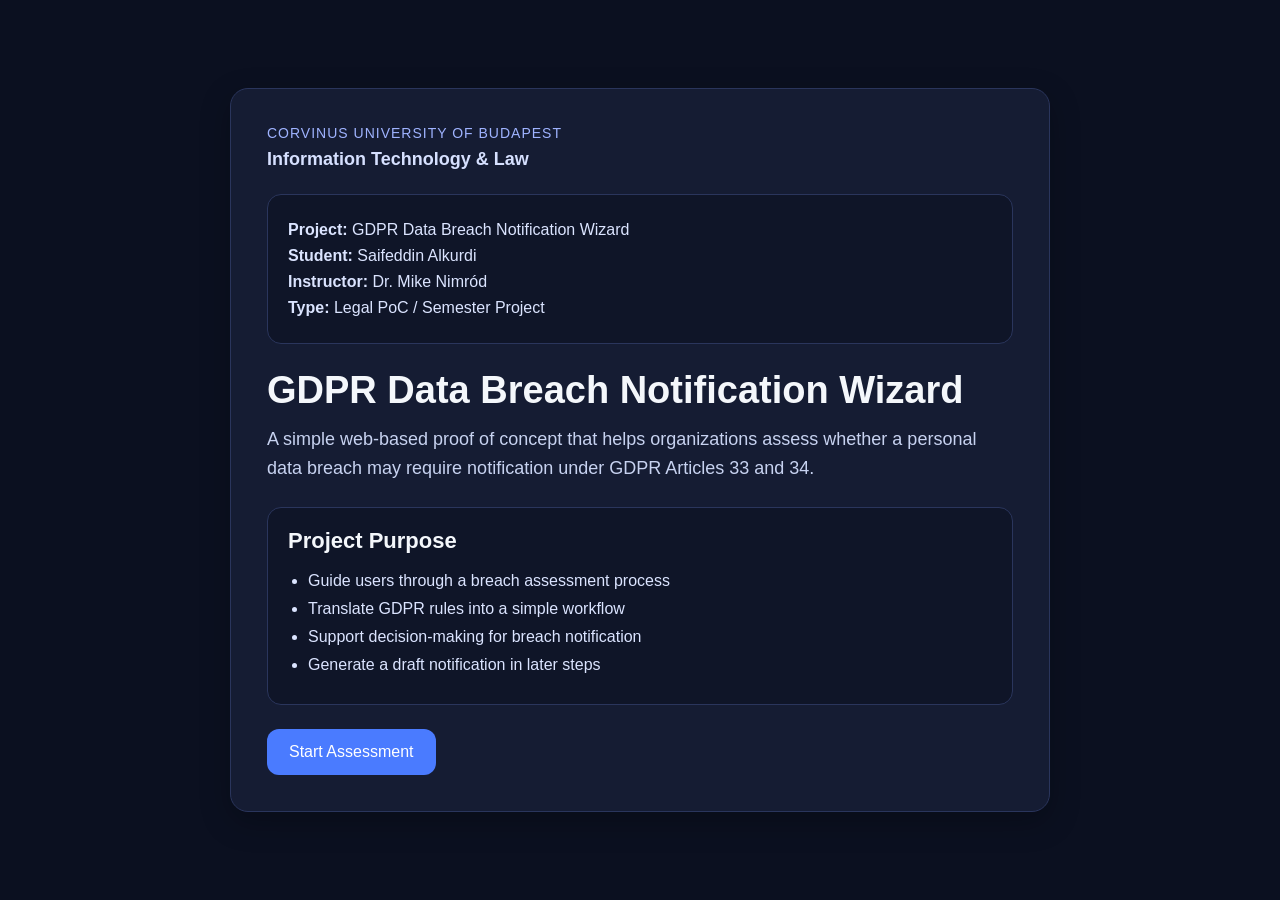
==== index.html @ dd3c2fc8 "Added separate authority and user notifications" ====
<!DOCTYPE html>
<html lang="en">
<head>
  <meta charset="UTF-8" />
  <meta name="viewport" content="width=device-width, initial-scale=1.0" />
  <title>GDPR Data Breach Notification Wizard</title>
  <link rel="stylesheet" href="style.css" />
</head>
<body>
  <div class="container">
    <div class="card">
      <p class="institution">Corvinus University of Budapest</p>
      <p class="course">Information Technology & Law</p>

      <div class="project-meta">
        <p><strong>Project:</strong> GDPR Data Breach Notification Wizard</p>
        <p><strong>Student:</strong> Saifeddin Alkurdi</p>
        <p><strong>Instructor:</strong> Dr. Mike Nimród</p>
        <p><strong>Type:</strong> Legal PoC / Semester Project</p>
      </div>

      <h1>GDPR Data Breach Notification Wizard</h1>

      <p class="subtitle">
        A simple web-based proof of concept that helps organizations assess
        whether a personal data breach may require notification under GDPR
        Articles 33 and 34.
      </p>

      <div class="info-box">
        <h2>Project Purpose</h2>
        <ul>
          <li>Guide users through a breach assessment process</li>
          <li>Translate GDPR rules into a simple workflow</li>
          <li>Support decision-making for breach notification</li>
          <li>Generate a draft notification in later steps</li>
        </ul>
      </div>

        <div id="startSection">
            <button id="startBtn">Start Assessment</button>
        </div>


        <div id="questionSection" style="display: none;">
          <div id="progressContainer">
          <p id="progressText">Step 1 of 5</p>
          <div id="progressBar">
            <div id="progressFill"></div>
          </div>
        </div>
          <h2 id="questionTitle">Step 1: Personal Data</h2>
          <p id="questionText">Was personal data involved in the breach?</p>

          <div id="answerButtons">
            <button onclick="handleAnswer(true)">Yes</button>
            <button onclick="handleAnswer(false)">No</button>
          </div>
        </div>

      <div id="resultSection" style="display: none;">
        <h2>Assessment Result</h2>

        <p id="resultDecision"></p>
        <p id="resultExplanation"></p>

        <button id="authorityBtn" onclick="generateAuthorityNotification()">
          Generate Authority Notification
        </button>

        <button id="userBtn" onclick="generateUserNotification()">
          Generate User Notification
        </button>

        <div id="notificationBox" style="display: none; margin-top: 20px;">
          <h3 id="notificationTitle"></h3>
          <p id="notificationText"></p>
        </div>

        <button onclick="restart()">Start Again</button>
      </div>

    </div>
  </div>

  <script src="script.js"></script>
</body>
</html>
---- style.css ----
* {
  box-sizing: border-box;
}

body {
  margin: 0;
  font-family: Arial, sans-serif;
  background: #0b1020;
  color: #f4f7fb;
}

.container {
  min-height: 100vh;
  display: flex;
  align-items: center;
  justify-content: center;
  padding: 24px;
}

.card {
  width: 100%;
  max-width: 820px;
  background: #151c33;
  border: 1px solid #2a355c;
  border-radius: 18px;
  padding: 36px;
  box-shadow: 0 10px 30px rgba(0, 0, 0, 0.25);
}

.institution {
  margin: 0;
  color: #9fb3ff;
  font-size: 14px;
  letter-spacing: 1px;
  text-transform: uppercase;
}

.course {
  margin: 8px 0 24px;
  color: #d6e0ff;
  font-size: 18px;
  font-weight: bold;
}

.project-meta {
  background: #0f1528;
  border: 1px solid #2a355c;
  border-radius: 14px;
  padding: 18px 20px;
  margin-bottom: 24px;
}

.project-meta p {
  margin: 8px 0;
  color: #dbe4ff;
}

h1 {
  margin: 0 0 12px;
  font-size: 38px;
  line-height: 1.2;
}

.subtitle {
  margin: 0 0 24px;
  color: #c7d2f0;
  font-size: 18px;
  line-height: 1.6;
}

.info-box {
  background: #0f1528;
  border: 1px solid #2a355c;
  border-radius: 14px;
  padding: 20px;
  margin-bottom: 24px;
}

.info-box h2 {
  margin-top: 0;
  font-size: 22px;
}

.info-box ul {
  margin: 12px 0 0;
  padding-left: 20px;
  color: #dbe4ff;
}

.info-box li {
  margin-bottom: 10px;
}

button {
  background: #4a7bff;
  color: white;
  border: none;
  padding: 14px 22px;
  border-radius: 12px;
  font-size: 16px;
  cursor: pointer;
}

button:hover {
  background: #3d69dd;
}

#progressContainer {
  margin-bottom: 20px;
}

#progressText {
  margin: 0 0 8px;
  font-size: 14px;
  color: #c7d2f0;
}

#progressBar {
  width: 100%;
  height: 8px;
  background: #2a355c;
  border-radius: 10px;
  overflow: hidden;
}

#progressFill {
  height: 100%;
  width: 0%;
  background: #4a7bff;
  transition: width 0.3s ease;
}
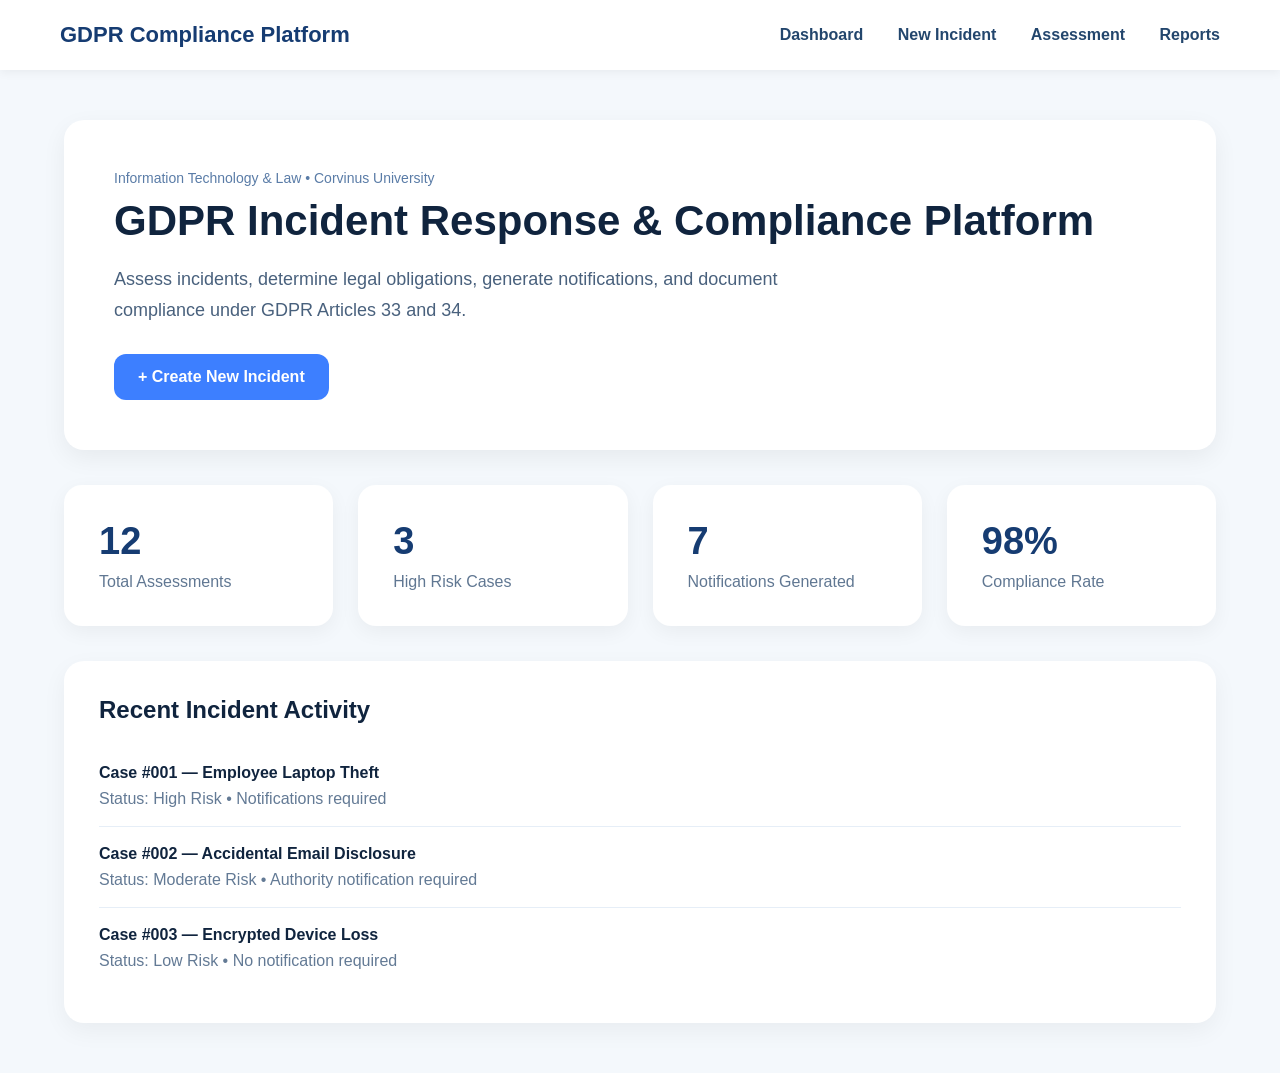
==== commit a3cce66a: "Built multi-page GDPR Incident Response platform with dashboard, incident intake, assessment module " ====
--- a/index.html
+++ b/index.html
@@ -1,88 +1,81 @@
 <!DOCTYPE html>
 <html lang="en">
 <head>
-  <meta charset="UTF-8" />
-  <meta name="viewport" content="width=device-width, initial-scale=1.0" />
-  <title>GDPR Data Breach Notification Wizard</title>
-  <link rel="stylesheet" href="style.css" />
+  <meta charset="UTF-8">
+  <meta name="viewport" content="width=device-width, initial-scale=1">
+  <title>GDPR Incident Response & Compliance Platform</title>
+  <link rel="stylesheet" href="style.css">
 </head>
 <body>
-  <div class="container">
-    <div class="card">
-      <p class="institution">Corvinus University of Budapest</p>
-      <p class="course">Information Technology & Law</p>
 
-      <div class="project-meta">
-        <p><strong>Project:</strong> GDPR Data Breach Notification Wizard</p>
-        <p><strong>Student:</strong> Saifeddin Alkurdi</p>
-        <p><strong>Instructor:</strong> Dr. Mike Nimród</p>
-        <p><strong>Type:</strong> Legal PoC / Semester Project</p>
+  <header class="navbar">
+    <div class="logo">
+      <h2>GDPR Compliance Platform</h2>
+    </div>
+
+    <nav>
+      <a href="index.html">Dashboard</a>
+      <a href="incident.html">New Incident</a>
+      <a href="assessment.html">Assessment</a>
+      <a href="report.html">Reports</a>
+    </nav>
+  </header>
+
+  <main class="dashboard">
+
+    <section class="hero">
+      <p class="tagline">Information Technology & Law • Corvinus University</p>
+      <h1>GDPR Incident Response & Compliance Platform</h1>
+      <p class="hero-text">
+        Assess incidents, determine legal obligations, generate notifications,
+        and document compliance under GDPR Articles 33 and 34.
+      </p>
+
+      <a href="incident.html" class="primary-btn">+ Create New Incident</a>
+    </section>
+
+    <section class="stats-grid">
+      <div class="card">
+        <h3>12</h3>
+        <p>Total Assessments</p>
       </div>
 
-      <h1>GDPR Data Breach Notification Wizard</h1>
-
-      <p class="subtitle">
-        A simple web-based proof of concept that helps organizations assess
-        whether a personal data breach may require notification under GDPR
-        Articles 33 and 34.
-      </p>
-
-      <div class="info-box">
-        <h2>Project Purpose</h2>
-        <ul>
-          <li>Guide users through a breach assessment process</li>
-          <li>Translate GDPR rules into a simple workflow</li>
-          <li>Support decision-making for breach notification</li>
-          <li>Generate a draft notification in later steps</li>
-        </ul>
+      <div class="card">
+        <h3>3</h3>
+        <p>High Risk Cases</p>
       </div>
 
-        <div id="startSection">
-            <button id="startBtn">Start Assessment</button>
-        </div>
-
-
-        <div id="questionSection" style="display: none;">
-          <div id="progressContainer">
-          <p id="progressText">Step 1 of 5</p>
-          <div id="progressBar">
-            <div id="progressFill"></div>
-          </div>
-        </div>
-          <h2 id="questionTitle">Step 1: Personal Data</h2>
-          <p id="questionText">Was personal data involved in the breach?</p>
-
-          <div id="answerButtons">
-            <button onclick="handleAnswer(true)">Yes</button>
-            <button onclick="handleAnswer(false)">No</button>
-          </div>
-        </div>
-
-      <div id="resultSection" style="display: none;">
-        <h2>Assessment Result</h2>
-
-        <p id="resultDecision"></p>
-        <p id="resultExplanation"></p>
-
-        <button id="authorityBtn" onclick="generateAuthorityNotification()">
-          Generate Authority Notification
-        </button>
-
-        <button id="userBtn" onclick="generateUserNotification()">
-          Generate User Notification
-        </button>
-
-        <div id="notificationBox" style="display: none; margin-top: 20px;">
-          <h3 id="notificationTitle"></h3>
-          <p id="notificationText"></p>
-        </div>
-
-        <button onclick="restart()">Start Again</button>
+      <div class="card">
+        <h3>7</h3>
+        <p>Notifications Generated</p>
       </div>
 
-    </div>
-  </div>
+      <div class="card">
+        <h3>98%</h3>
+        <p>Compliance Rate</p>
+      </div>
+    </section>
 
-  <script src="script.js"></script>
+    <section class="recent-section">
+      <h2>Recent Incident Activity</h2>
+
+      <div class="activity-card">
+        <strong>Case #001 — Employee Laptop Theft</strong>
+        <p>Status: High Risk • Notifications required</p>
+      </div>
+
+      <div class="activity-card">
+        <strong>Case #002 — Accidental Email Disclosure</strong>
+        <p>Status: Moderate Risk • Authority notification required</p>
+      </div>
+
+      <div class="activity-card">
+        <strong>Case #003 — Encrypted Device Loss</strong>
+        <p>Status: Low Risk • No notification required</p>
+      </div>
+    </section>
+
+  </main>
+
 </body>
 </html>
--- a/style.css
+++ b/style.css
@@ -1,131 +1,191 @@
-* {
-  box-sizing: border-box;
+*{
+  margin:0;
+  padding:0;
+  box-sizing:border-box;
 }
 
-body {
-  margin: 0;
+body{
   font-family: Arial, sans-serif;
-  background: #0b1020;
-  color: #f4f7fb;
+  background:#f4f8fc;
+  color:#10243e;
 }
 
-.container {
-  min-height: 100vh;
-  display: flex;
-  align-items: center;
-  justify-content: center;
-  padding: 24px;
+.navbar{
+  background:white;
+  display:flex;
+  justify-content:space-between;
+  align-items:center;
+  padding:22px 60px;
+  box-shadow:0 2px 10px rgba(0,0,0,0.06);
 }
 
-.card {
-  width: 100%;
-  max-width: 820px;
-  background: #151c33;
-  border: 1px solid #2a355c;
-  border-radius: 18px;
-  padding: 36px;
-  box-shadow: 0 10px 30px rgba(0, 0, 0, 0.25);
+.logo h2{
+  font-size:22px;
+  color:#163c72;
 }
 
-.institution {
-  margin: 0;
-  color: #9fb3ff;
-  font-size: 14px;
-  letter-spacing: 1px;
-  text-transform: uppercase;
+nav a{
+  text-decoration:none;
+  margin-left:30px;
+  color:#23466d;
+  font-weight:600;
 }
 
-.course {
-  margin: 8px 0 24px;
-  color: #d6e0ff;
-  font-size: 18px;
-  font-weight: bold;
+nav a:hover{
+  color:#3d7fff;
 }
 
-.project-meta {
-  background: #0f1528;
-  border: 1px solid #2a355c;
-  border-radius: 14px;
-  padding: 18px 20px;
-  margin-bottom: 24px;
+.dashboard{
+  width:90%;
+  max-width:1200px;
+  margin:50px auto;
 }
 
-.project-meta p {
-  margin: 8px 0;
-  color: #dbe4ff;
+.hero{
+  background:white;
+  padding:50px;
+  border-radius:20px;
+  box-shadow:0 8px 24px rgba(0,0,0,0.06);
+  margin-bottom:35px;
 }
 
-h1 {
-  margin: 0 0 12px;
-  font-size: 38px;
-  line-height: 1.2;
+.tagline{
+  color:#5a7ca7;
+  margin-bottom:10px;
+  font-size:14px;
 }
 
-.subtitle {
-  margin: 0 0 24px;
-  color: #c7d2f0;
-  font-size: 18px;
-  line-height: 1.6;
+.hero h1{
+  font-size:42px;
+  margin-bottom:18px;
+  line-height:1.2;
 }
 
-.info-box {
-  background: #0f1528;
-  border: 1px solid #2a355c;
-  border-radius: 14px;
-  padding: 20px;
-  margin-bottom: 24px;
+.hero-text{
+  font-size:18px;
+  line-height:1.7;
+  color:#49617d;
+  max-width:700px;
+  margin-bottom:28px;
 }
 
-.info-box h2 {
-  margin-top: 0;
-  font-size: 22px;
+.primary-btn{
+  display:inline-block;
+  background:#3d7fff;
+  color:white;
+  padding:14px 24px;
+  border-radius:12px;
+  text-decoration:none;
+  font-weight:bold;
 }
 
-.info-box ul {
-  margin: 12px 0 0;
-  padding-left: 20px;
-  color: #dbe4ff;
+.primary-btn:hover{
+  background:#2f69d3;
 }
 
-.info-box li {
-  margin-bottom: 10px;
+.stats-grid{
+  display:grid;
+  grid-template-columns:repeat(4,1fr);
+  gap:25px;
+  margin-bottom:35px;
 }
 
-button {
-  background: #4a7bff;
-  color: white;
-  border: none;
-  padding: 14px 22px;
-  border-radius: 12px;
-  font-size: 16px;
-  cursor: pointer;
+.card{
+  background:white;
+  padding:35px;
+  border-radius:18px;
+  box-shadow:0 6px 20px rgba(0,0,0,0.05);
 }
 
-button:hover {
-  background: #3d69dd;
+.card h3{
+  font-size:38px;
+  color:#163c72;
+  margin-bottom:10px;
 }
 
-#progressContainer {
-  margin-bottom: 20px;
+.card p{
+  color:#607792;
 }
 
-#progressText {
-  margin: 0 0 8px;
-  font-size: 14px;
-  color: #c7d2f0;
+.recent-section{
+  background:white;
+  padding:35px;
+  border-radius:20px;
+  box-shadow:0 8px 24px rgba(0,0,0,0.05);
 }
 
-#progressBar {
-  width: 100%;
-  height: 8px;
-  background: #2a355c;
-  border-radius: 10px;
-  overflow: hidden;
+.recent-section h2{
+  margin-bottom:22px;
 }
 
-#progressFill {
-  height: 100%;
-  width: 0%;
-  background: #4a7bff;
-  transition: width 0.3s ease;
+.activity-card{
+  padding:18px 0;
+  border-bottom:1px solid #e6eef7;
+}
+
+.activity-card:last-child{
+  border-bottom:none;
+}
+
+.activity-card strong{
+  display:block;
+  margin-bottom:8px;
+}
+
+.activity-card p{
+  color:#637a95;
+}
+
+.form-card{
+  background:white;
+  padding:40px;
+  border-radius:20px;
+  box-shadow:0 8px 24px rgba(0,0,0,0.06);
+}
+
+.form-card h2{
+  margin-bottom:30px;
+}
+
+.form-grid{
+  display:grid;
+  grid-template-columns:repeat(2,1fr);
+  gap:24px;
+  margin-bottom:24px;
+}
+
+.input-group{
+  display:flex;
+  flex-direction:column;
+}
+
+.input-group label{
+  margin-bottom:10px;
+  font-weight:600;
+  color:#173a66;
+}
+
+.input-group input,
+.input-group select,
+.input-group textarea{
+  padding:14px;
+  border:1px solid #d6e2ef;
+  border-radius:12px;
+  font-size:15px;
+  outline:none;
+}
+
+.input-group input:focus,
+.input-group select:focus,
+.input-group textarea:focus{
+  border-color:#3d7fff;
+}
+
+textarea{
+  min-height:140px;
+  resize:vertical;
+}
+
+.full-width{
+  margin-bottom:30px;
 }
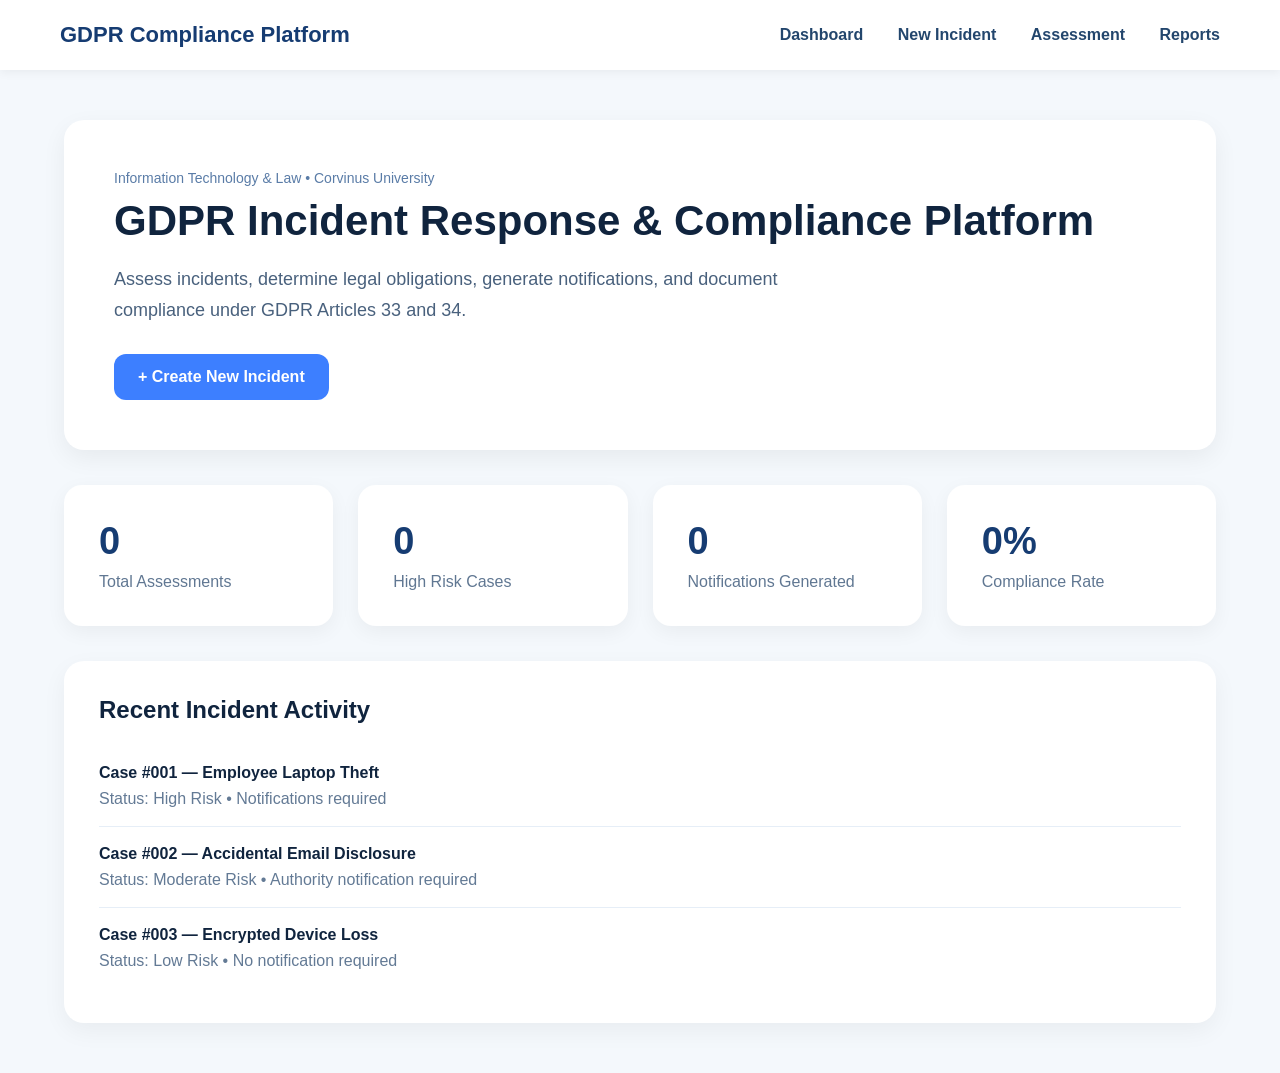
==== commit 296bd221: "Add persistent assessment history and dynamic dashboard metrics" ====
--- a/index.html
+++ b/index.html
@@ -36,22 +36,22 @@
 
     <section class="stats-grid">
       <div class="card">
-        <h3>12</h3>
+        <h3 id="totalAssessments">0</h3>
         <p>Total Assessments</p>
       </div>
 
       <div class="card">
-        <h3>3</h3>
+        <h3 id="highRiskCases">0</h3>
         <p>High Risk Cases</p>
       </div>
 
       <div class="card">
-        <h3>7</h3>
+        <h3 id="notificationsGenerated">0</h3>
         <p>Notifications Generated</p>
       </div>
 
       <div class="card">
-        <h3>98%</h3>
+        <h3 id="complianceRate">0%</h3>
         <p>Compliance Rate</p>
       </div>
     </section>
@@ -77,5 +77,7 @@
 
   </main>
 
+  <script src="script.js"></script>
+  
 </body>
 </html>
--- a/style.css
+++ b/style.css
@@ -188,4 +188,93 @@
 
 .full-width{
   margin-bottom:30px;
+}
+
+.action-box{
+  background:#f7fbff;
+  padding:28px;
+  border-radius:16px;
+  border:1px solid #d9e8f7;
+}
+
+.action-box h2{
+  margin-bottom:18px;
+}
+
+.action-box ul{
+  padding-left:22px;
+}
+
+.action-box li{
+  margin-bottom:12px;
+  color:#294766;
+}
+
+.report-link{
+  display:inline-block;
+  text-decoration:none;
+  color:white;
+  background:#163c72;
+  padding:14px 22px;
+  border-radius:12px;
+  font-weight:bold;
+}
+.case-summary-box{
+  background:#f7fbff;
+  border:1px solid #d9e8f7;
+  border-radius:16px;
+  padding:24px;
+  margin-bottom:28px;
+}
+
+.case-summary-box h2{
+  margin-bottom:18px;
+  color:#163c72;
+}
+
+.case-summary-box p{
+  margin-bottom:10px;
+  color:#294766;
+  line-height:1.6;
+}
+
+.severity-card{
+  background:#f7fbff;
+  border:1px solid #d9e8f7;
+  border-radius:16px;
+  padding:28px;
+}
+
+.severity-card h2{
+  margin-bottom:12px;
+}
+
+#severityScore{
+  font-size:40px;
+  font-weight:bold;
+  color:#163c72;
+  margin-bottom:14px;
+}
+
+.badge{
+  display:inline-block;
+  padding:8px 14px;
+  border-radius:999px;
+  font-weight:bold;
+  font-size:14px;
+}
+
+.badge.high{
+  background:#ffe5e5;
+  color:#b42318;
+}
+
+.badge.moderate{
+  background:#fff4d6;
+  color:#9a6700;
+}
+
+.badge.low{
+  background:#e8f7ef;
+  color:#157347;
 }
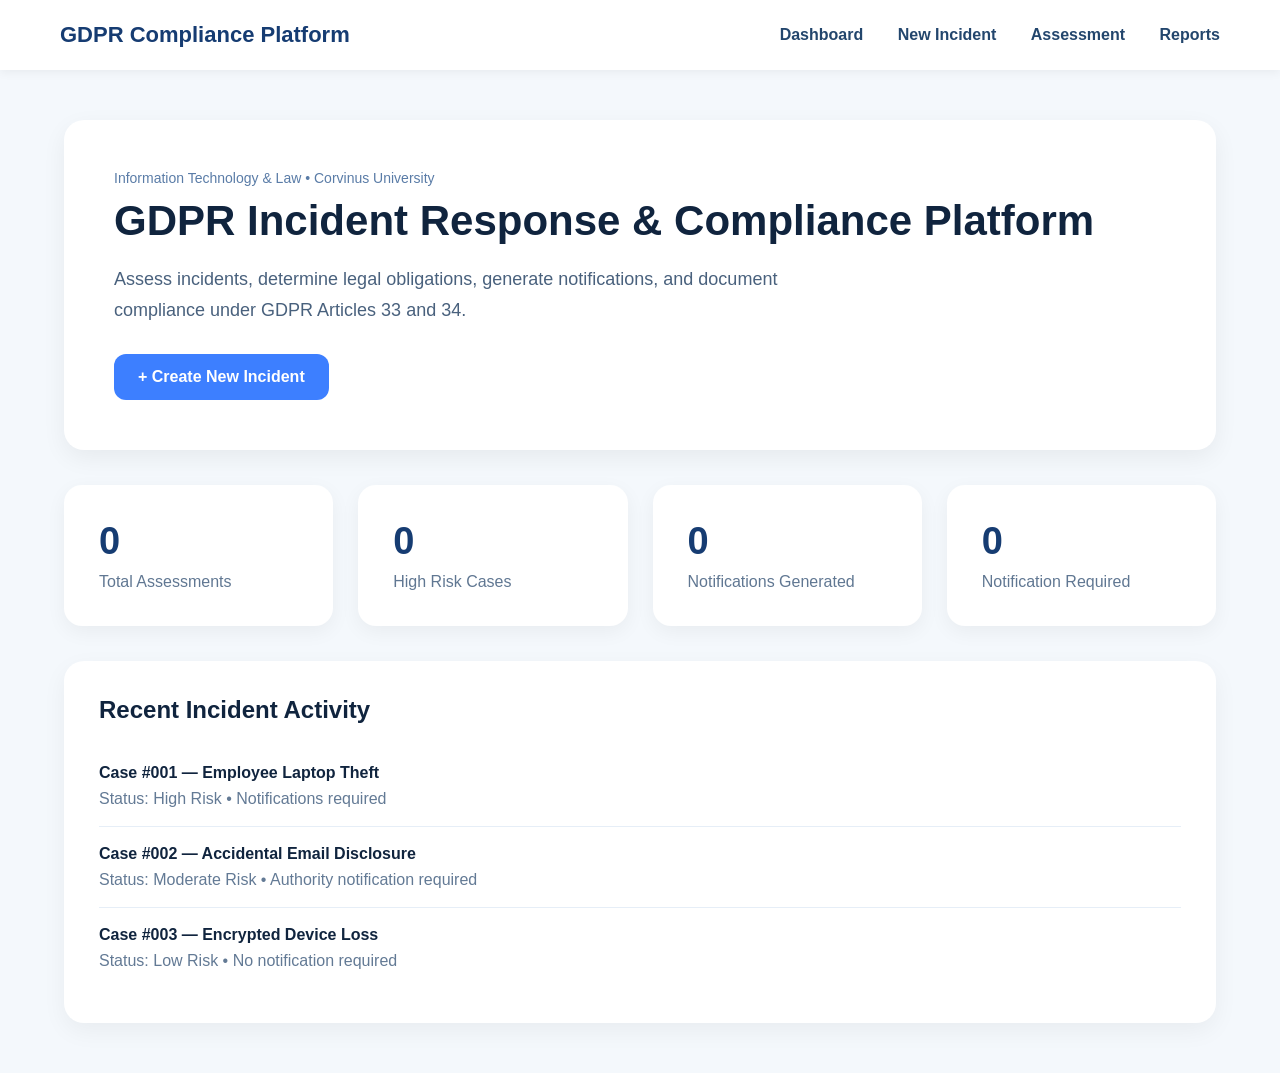
==== commit 6abe5ffe: "Replace compliance rate with notification required dashboard metric" ====
--- a/index.html
+++ b/index.html
@@ -51,8 +51,8 @@
       </div>
 
       <div class="card">
-        <h3 id="complianceRate">0%</h3>
-        <p>Compliance Rate</p>
+        <h3 id="notificationRequired">0</h3>
+        <p>Notification Required</p>
       </div>
     </section>
 
@@ -78,6 +78,6 @@
   </main>
 
   <script src="script.js"></script>
-  
+
 </body>
 </html>
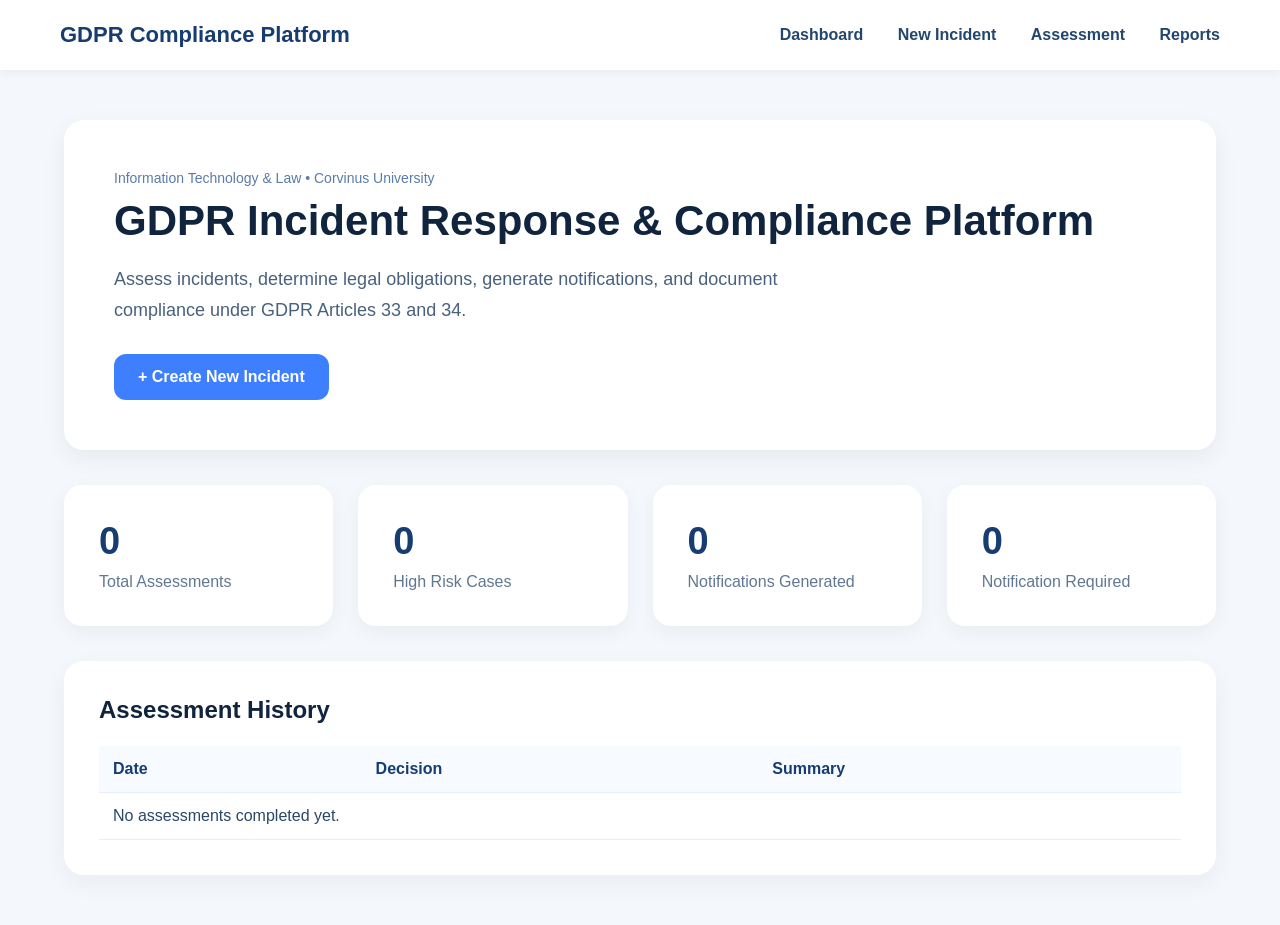
==== commit 02f2a06f: "Added history table to dashboard" ====
--- a/index.html
+++ b/index.html
@@ -57,22 +57,23 @@
     </section>
 
     <section class="recent-section">
-      <h2>Recent Incident Activity</h2>
+      <h2>Assessment History</h2>
 
-      <div class="activity-card">
-        <strong>Case #001 — Employee Laptop Theft</strong>
-        <p>Status: High Risk • Notifications required</p>
-      </div>
+      <table class="history-table">
+        <thead>
+          <tr>
+            <th>Date</th>
+            <th>Decision</th>
+            <th>Summary</th>
+          </tr>
+        </thead>
 
-      <div class="activity-card">
-        <strong>Case #002 — Accidental Email Disclosure</strong>
-        <p>Status: Moderate Risk • Authority notification required</p>
-      </div>
-
-      <div class="activity-card">
-        <strong>Case #003 — Encrypted Device Loss</strong>
-        <p>Status: Low Risk • No notification required</p>
-      </div>
+        <tbody id="historyTableBody">
+          <tr>
+            <td colspan="3">No assessments completed yet.</td>
+          </tr>
+        </tbody>
+      </table>
     </section>
 
   </main>
--- a/style.css
+++ b/style.css
@@ -277,4 +277,27 @@
 .badge.low{
   background:#e8f7ef;
   color:#157347;
+}
+
+.history-table{
+  width:100%;
+  border-collapse:collapse;
+  margin-top:20px;
+}
+
+.history-table th,
+.history-table td{
+  text-align:left;
+  padding:14px;
+  border-bottom:1px solid #e6eef7;
+}
+
+.history-table th{
+  color:#163c72;
+  font-weight:bold;
+  background:#f7fbff;
+}
+
+.history-table td{
+  color:#294766;
 }
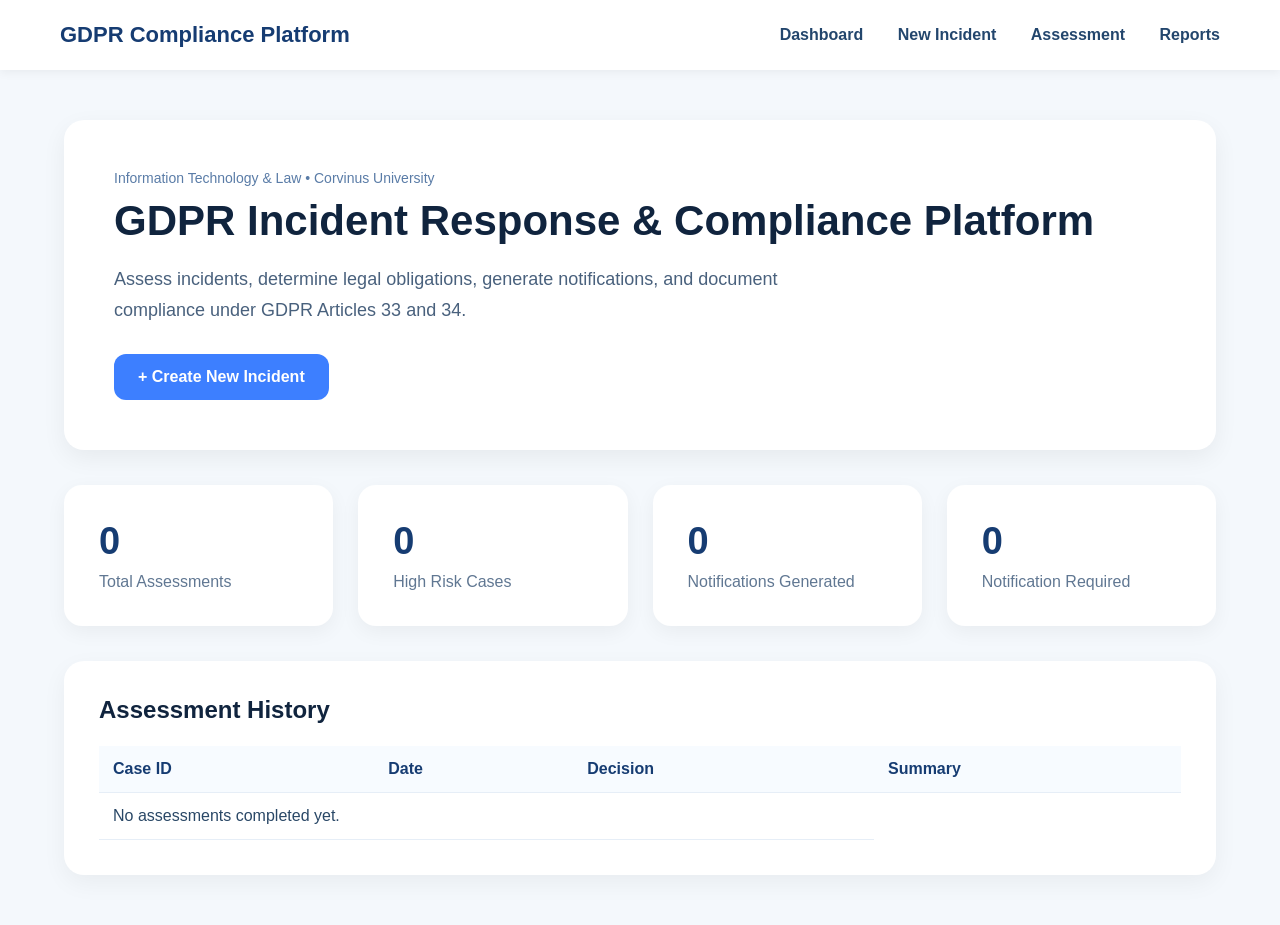
==== commit aa8aa61b: "Add generated case IDs and improve audit tracking" ====
--- a/index.html
+++ b/index.html
@@ -62,6 +62,7 @@
       <table class="history-table">
         <thead>
           <tr>
+            <th>Case ID</th>
             <th>Date</th>
             <th>Decision</th>
             <th>Summary</th>
--- a/style.css
+++ b/style.css
@@ -300,4 +300,29 @@
 
 .history-table td{
   color:#294766;
+}
+
+.severity-badge{
+  display:inline-block;
+  padding:6px 14px;
+  border-radius:999px;
+  font-weight:bold;
+  color:white;
+  margin-left:8px;
+}
+
+.severity-low{
+  background:#2e9d57;
+}
+
+.severity-moderate{
+  background:#d9a404;
+}
+
+.severity-high{
+  background:#e67e22;
+}
+
+.severity-critical{
+  background:#d64545;
 }
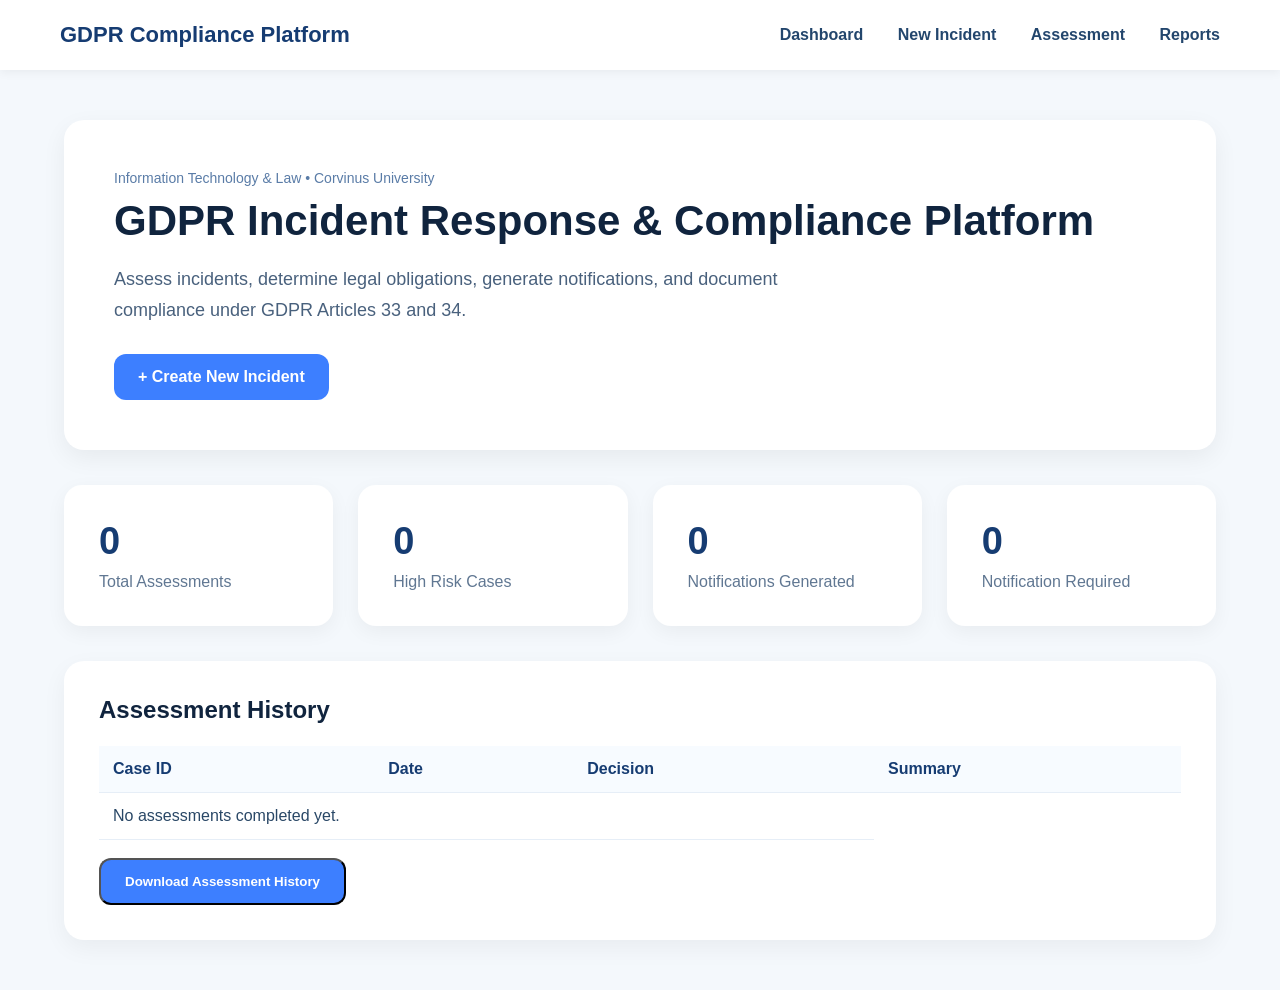
==== commit cbebdeb1: "Fix stale risk display and reassessment history handling" ====
--- a/index.html
+++ b/index.html
@@ -75,6 +75,10 @@
           </tr>
         </tbody>
       </table>
+      <br>
+        <button class="primary-btn" onclick="downloadHistory()">
+          Download Assessment History
+        </button>
     </section>
 
   </main>
--- a/style.css
+++ b/style.css
@@ -325,4 +325,30 @@
 
 .severity-critical{
   background:#d64545;
+}
+
+.result-actions {
+  display: flex;
+  gap: 14px;
+  flex-wrap: wrap;
+  margin-top: 20px;
+}
+
+.primary-btn.active-btn {
+  background: #1e3a8a;
+  transform: scale(0.98);
+  opacity: 0.9;
+}
+
+.result-actions {
+  display: flex;
+  flex-direction: column;
+  gap: 14px;
+  margin-top: 20px;
+}
+
+.button-row {
+  display: flex;
+  gap: 14px;
+  flex-wrap: wrap;
 }
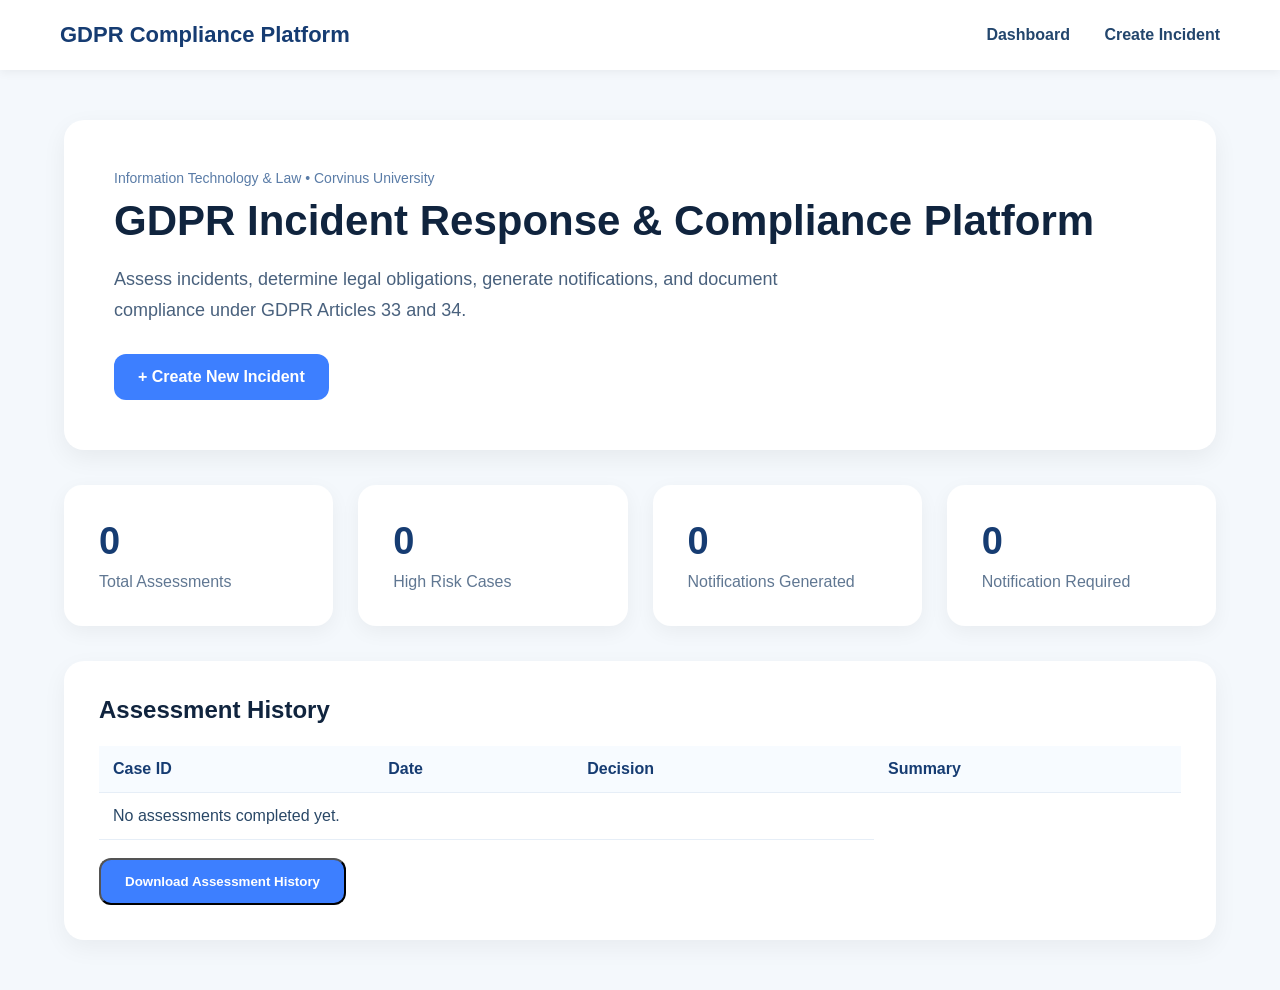
==== commit 0473da6f: "Improve workflow navigation and incident form validation" ====
--- a/index.html
+++ b/index.html
@@ -12,12 +12,10 @@
     <div class="logo">
       <h2>GDPR Compliance Platform</h2>
     </div>
-
+    
     <nav>
       <a href="index.html">Dashboard</a>
-      <a href="incident.html">New Incident</a>
-      <a href="assessment.html">Assessment</a>
-      <a href="report.html">Reports</a>
+      <a href="incident.html">Create Incident</a>
     </nav>
   </header>
 
